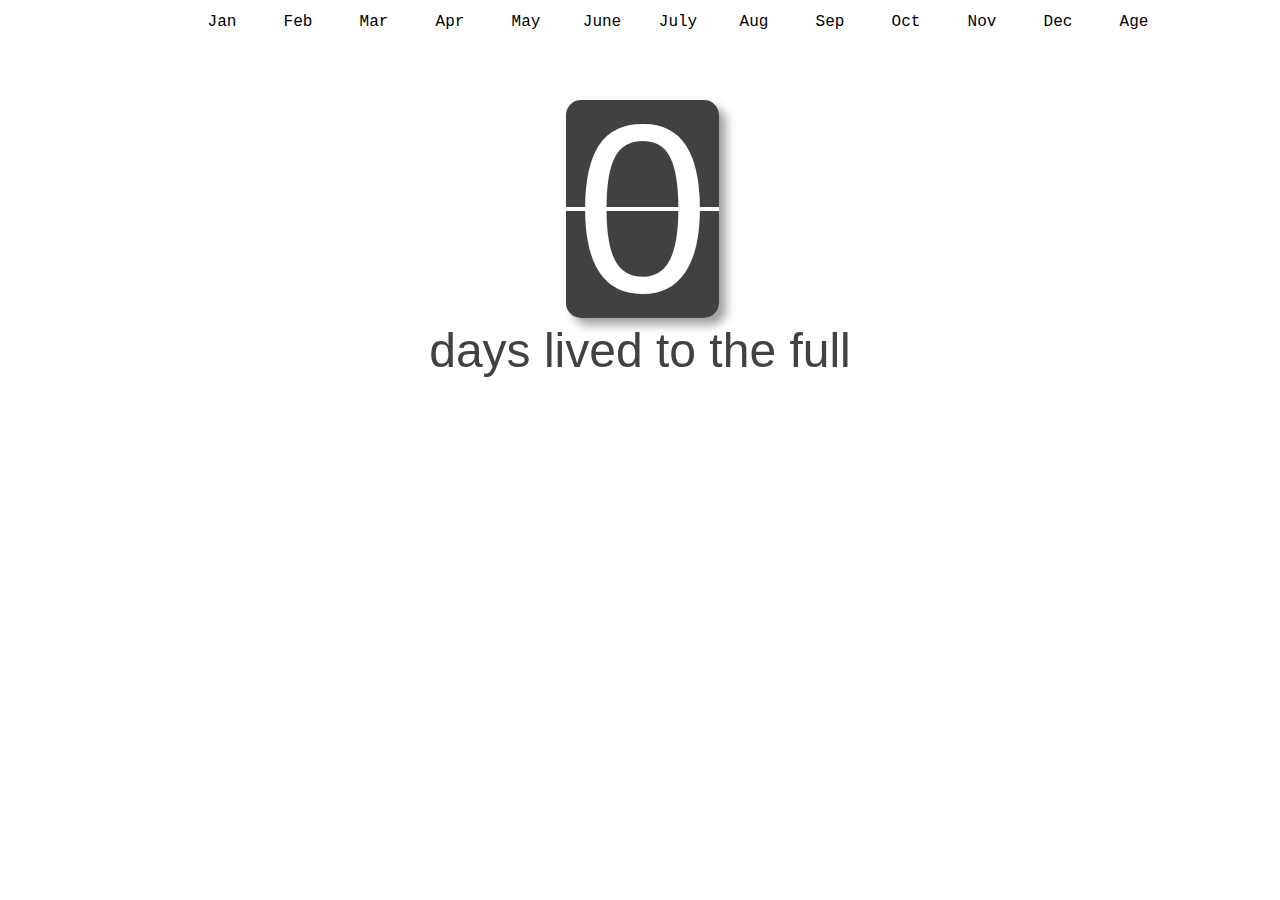
==== index.html @ 68648a6b "Reimpement as one page js App" ====
<!DOCTYPE html>
<html>
<head>
    <title>Life Graph Dev</title>
    <link rel="stylesheet" type="text/css" href="css/styles.css">
    <script src="js/ready.min.js"></script>
    <script src="js/lodash.min.js"></script>
    <script src="js/date-utils.min.js"></script>
    <script src="js/grapnel.min.js"></script>
    <script src="js/lifegraph.js"></script>
</head>
<body>
<div class="main-wrapper">
    <div class="calander-wrapper">
        <table class="life-graph">
            <tr>
                <td>Sorry but you need a javascript enabled to see this :)</td>
            </tr>
        </table>
    </div>
</div>
</body>
</html>
---- css/styles.css ----
body, html {
	width: 100%;
	padding: 0px;
	margin: 0px;
}


.calander-wrapper {
	position: relative;
}

.month-clock-wrapper {
	width: 100%;
	position: fixed;
	top: 100px;
	left: 0px;

	text-align: center;
}

.month-clock-wrapper {
	font-family: Helvetica;
}

.month-clock .date div {
	color: #FFF;
	font-size: 15em;

	background-image: 	-webkit-linear-gradient(90deg, rgb(65,65,65) 49.25%, transparent 0%),
						-webkit-linear-gradient(-90deg, rgb(65,65,65) 49.25%, transparent 0%);
	box-shadow: 7px 7px 10px rgba(65,65,65,0.5);

	display: inline-block;
	
	border-radius: 15px;
	padding-left: 10px;
	padding-right: 10px;
	margin-left: 5px;
	line-height: 91%;
	margin-top: 0px;
	padding-top: 0px;
	height: 90%;
}

.month-clock .message {
	color: rgb(65,65,65);

	display: inline-block;
	

	font-size: 3em;
	margin-top: 5px;
	padding-top: 0px;
}

.intro {
	margin: 10px auto;
	text-align: center;
}
.calander-wrapper table {
	margin: 0 auto;

	border-spacing: 4px;
	border-collapse: separate;

	font-family: "American Typewriter", Courier, "Courier New", monospace;
}

.header-row {}

.data-row {}

.year-col, .data-col, .age-col {
	width: 70px;
	height: 25px;

	text-align: center;
	vertical-align: middle;
}

.month-lived {
	background-color: rgb(186, 212, 26);
	border-radius: 5px;
}

.month-to-live {
	background-color: rgb(230, 230, 230);
	border-radius: 5px;
}
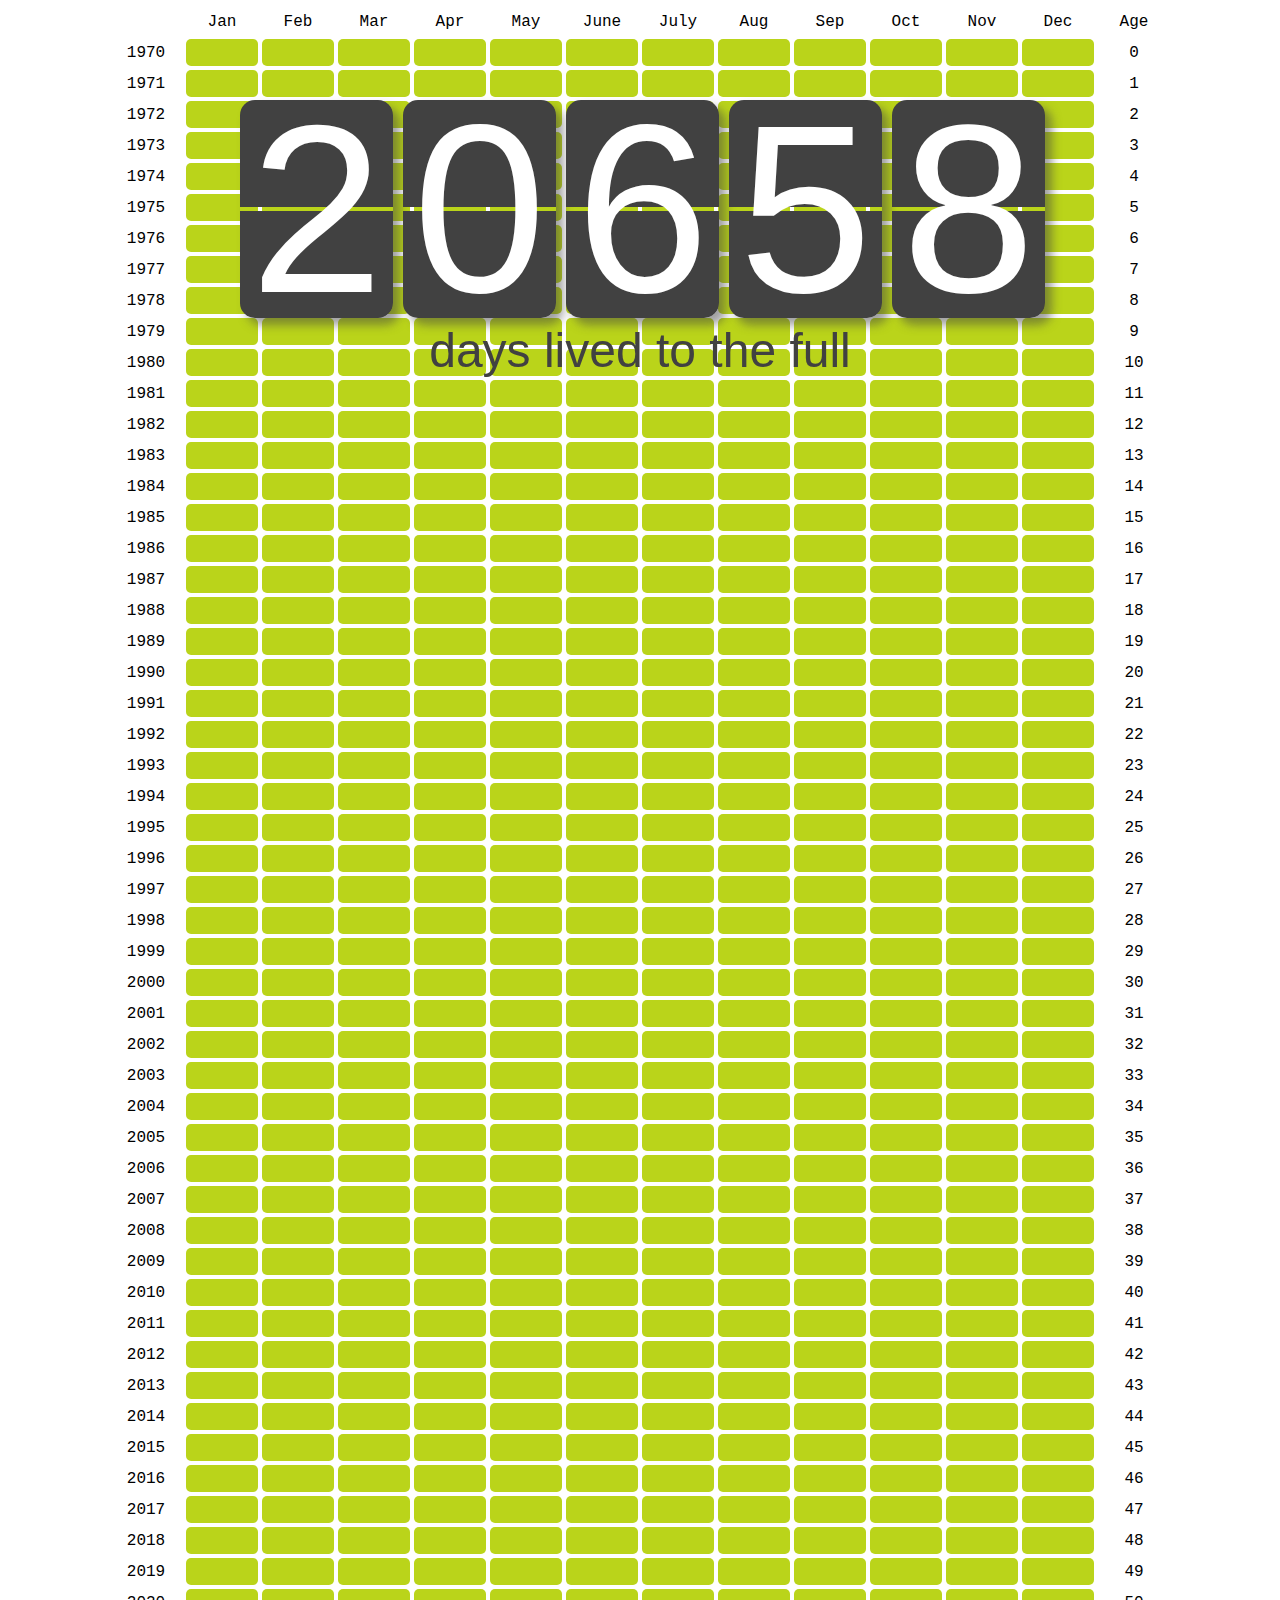
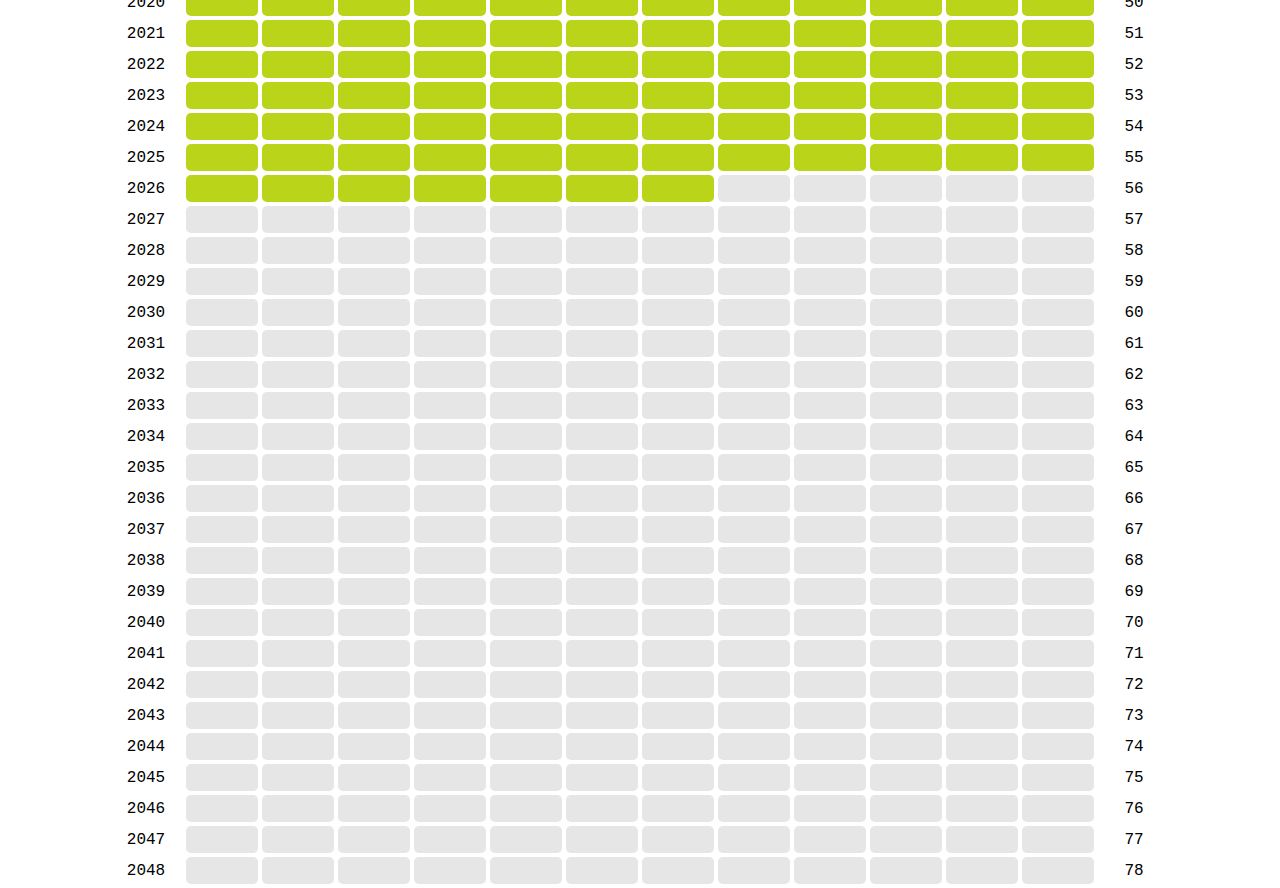
==== commit 0eb65e21: "Updates project from master" ====
--- a/index.html
+++ b/index.html
@@ -2,6 +2,7 @@
 <html>
 <head>
     <title>Life Graph Dev</title>
+    <meta name="viewport" content="width=device-width, initial-scale=1, maximum-scale=1, user-scalable=1"/>
     <link rel="stylesheet" type="text/css" href="css/styles.css">
     <script src="js/ready.min.js"></script>
     <script src="js/lodash.min.js"></script>
@@ -20,4 +21,4 @@
     </div>
 </div>
 </body>
-</html>+</html>
--- a/css/styles.css
+++ b/css/styles.css
@@ -2,6 +2,13 @@
 	width: 100%;
 	padding: 0px;
 	margin: 0px;
+	font-size: 1em;
+}
+
+@media (max-width: 600px) {
+	body, html {
+		font-size: 0.7em;
+	}
 }
 
 
@@ -42,11 +49,22 @@
 	height: 90%;
 }
 
+@media (max-width: 600px) {
+	.month-clock .date div {
+		font-size: 7em;
+		border-radius: 10px;
+		padding-left: 8px;
+		padding-right: 8px;
+		padding-top: 4px;
+		padding-bottom: 4px;
+		margin-left: 2px;
+	}
+}
+
 .month-clock .message {
 	color: rgb(65,65,65);
 
 	display: inline-block;
-	
 
 	font-size: 3em;
 	margin-top: 5px;
@@ -65,7 +83,10 @@
 
 	font-family: "American Typewriter", Courier, "Courier New", monospace;
 }
-
+.life-graph {
+	table-layout: fixed;
+	white-space: nowrap;
+}
 .header-row {}
 
 .data-row {}
@@ -76,6 +97,7 @@
 
 	text-align: center;
 	vertical-align: middle;
+	overflow: hidden;
 }
 
 .month-lived {
@@ -86,4 +108,23 @@
 .month-to-live {
 	background-color: rgb(230, 230, 230);
 	border-radius: 5px;
+}
+@media (max-width: 600px) {
+	.year-col, .data-col, .age-col {
+		width: 15px;
+		height: 8px;
+	}
+
+	.month-lived {
+		border-radius: 1px;
+	}
+
+	.month-to-live {
+		border-radius: 1px;
+	}
+
+	.xs-hidden {
+		visibility: hidden;
+		display: none;
+	}
 }